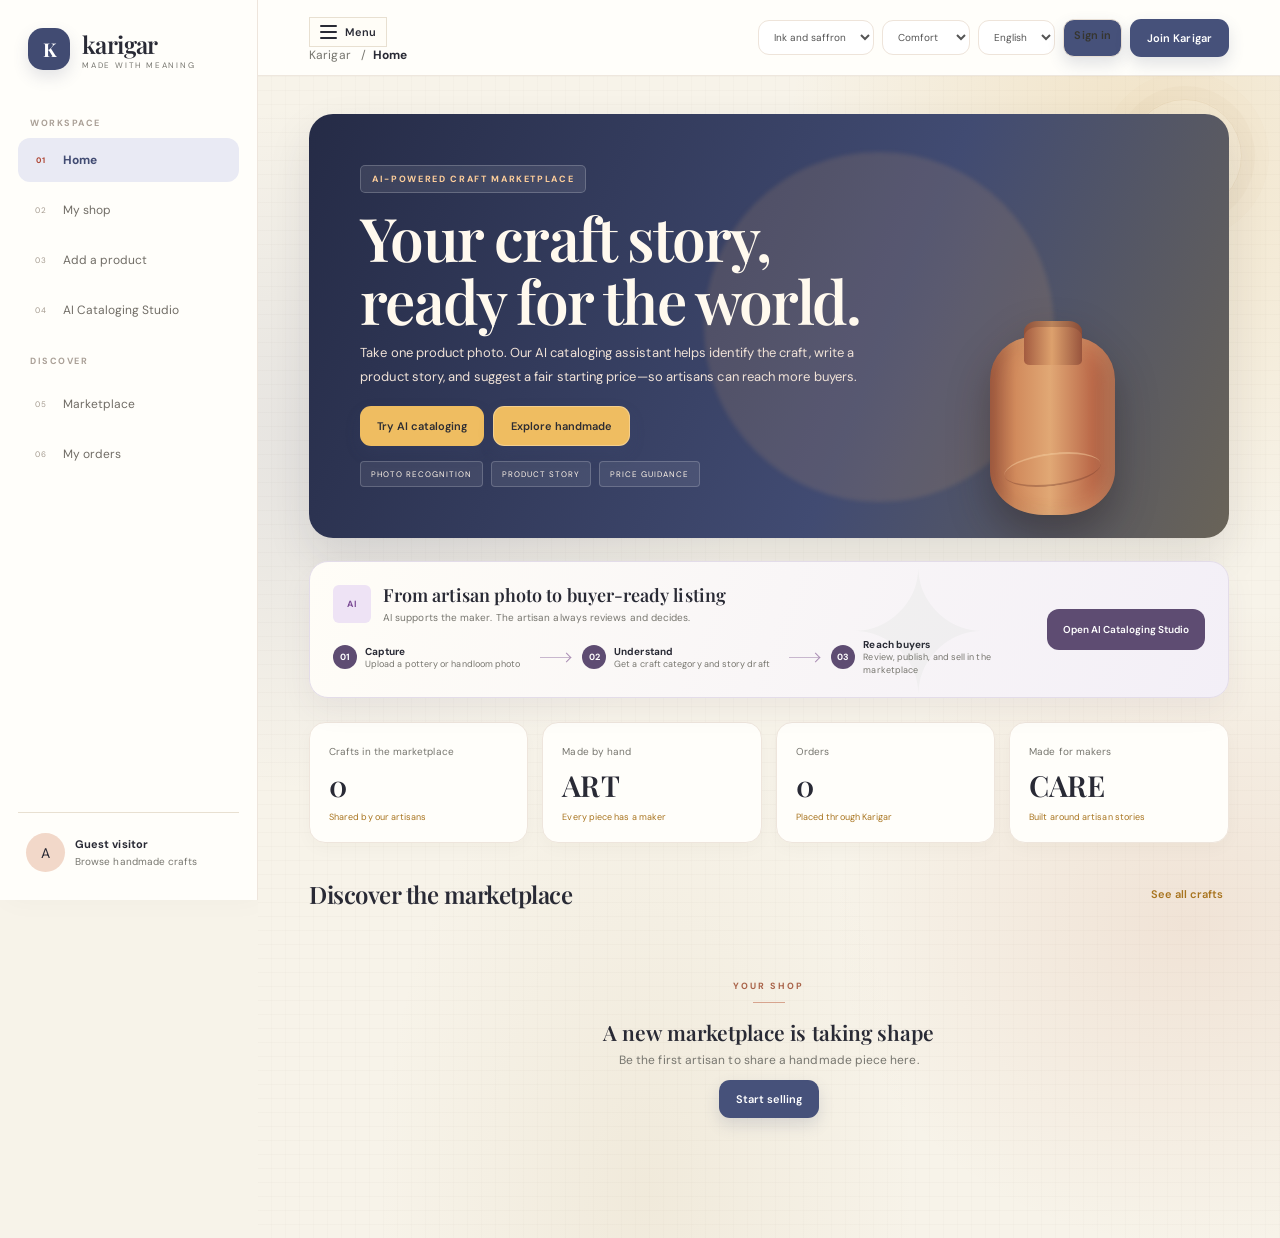
==== index.html @ 84dc7514 "Update index.html" ====
<!doctype html>
<html lang="en">
<head>
<meta charset="utf-8"><meta name="viewport" content="width=device-width,initial-scale=1"><meta name="theme-color" content="#f5f4ee"><meta name="description" content="Discover handmade pottery, handloom, and thoughtful crafts from independent artisans. Share your work or find a piece with a story."><meta property="og:title" content="Karigar — handmade, closer to home"><meta property="og:description" content="Discover handmade crafts and the artisans who make them."><title>Karigar — AI-assisted craft marketplace</title>












<link rel="stylesheet" href="/styles.css?v=artisan-contact-20261003">
</head>
<body><button id="menu-backdrop" class="menu-backdrop" aria-label="Close navigation menu" onclick="closeMenu()"></button><div class="shell"><aside class="side" id="side"><div class="brand"><div class="mark">K</div><div><b>karigar</b><small>made with meaning</small></div></div><div class="section-label">Workspace</div><nav class="nav"><button class="active" data-view="home"><span class="ni">01</span>Home</button><button data-view="dashboard"><span class="ni">02</span>My shop</button><button data-view="add"><span class="ni">03</span>Add a product</button><button data-view="ai"><span class="ni">04</span>AI Cataloging Studio</button><div class="section-label">Discover</div><button data-view="market"><span class="ni">05</span>Marketplace</button><button data-view="orders"><span class="ni">06</span>My orders</button></nav><div class="side-user"><div class="avatar">A</div><div><b id="side-name">Guest visitor</b><small id="side-role">Browse handmade crafts</small></div></div></aside>
<main class="main"><header class="top"><div class="crumbwrap"><button class="mobile menu-toggle" id="menu-toggle" type="button" onclick="toggleMenu()" aria-label="Open navigation menu" aria-expanded="false"><span class="menu-lines" aria-hidden="true"><i></i><i></i><i></i></span><span>Menu</span></button><div class="crumb">Karigar <span style="padding:0 7px">/</span><b id="crumb">Home</b></div></div><div class="top-actions"><select aria-label="Theme" id="theme-select" onchange="setTheme(this.value)"><option value="sage">Ink and saffron</option><option value="clay">Terracotta</option><option value="night">Midnight</option></select><select aria-label="Layout density" id="density-select" onchange="setDensity(this.value)"><option value="comfy">Comfort</option><option value="compact">Compact</option><option value="spacious">Spacious</option></select><select aria-label="Language" id="language-select" onchange="setLanguage(this.value)"><option value="en">English</option><option value="hi">हिन्दी</option><option value="gu">ગુજરાતી</option><option value="te">తెలుగు</option></select><div class="user-actions" id="auth-actions"><a class="btn light small" href="/auth.html?mode=login">Sign in</a><a class="btn" href="/auth.html?mode=signup">Join Karigar</a></div></div></header>
<div class="content">
<section class="view on" id="view-home"><div class="hero"><div class="hero-copy"><div class="ai-eyebrow">AI-POWERED CRAFT MARKETPLACE</div><h1>Your craft story,<br>ready for the world.</h1><p>Take one product photo. Our AI cataloging assistant helps identify the craft, write a product story, and suggest a fair starting price—so artisans can reach more buyers.</p><div class="hero-actions"><button class="btn" onclick="go('ai')">Try AI cataloging</button><button class="btn light" onclick="go('market')">Explore handmade</button></div><div class="hero-proof"><span>PHOTO RECOGNITION</span><span>PRODUCT STORY</span><span>PRICE GUIDANCE</span></div></div><div class="hero-art" aria-hidden="true"><div class="hero-vessel"></div></div></div><div class="ai-flow"><div class="ai-flow-title"><span>AI</span><div><b>From artisan photo to buyer-ready listing</b><small>AI supports the maker. The artisan always reviews and decides.</small></div></div><div class="ai-steps"><div><i>01</i><b>Capture</b><small>Upload a pottery or handloom photo</small></div><span class="ai-arrow"></span><div><i>02</i><b>Understand</b><small>Get a craft category and story draft</small></div><span class="ai-arrow"></span><div><i>03</i><b>Reach buyers</b><small>Review, publish, and sell in the marketplace</small></div></div><button class="ai-flow-cta" onclick="go('ai')">Open AI Cataloging Studio</button></div><div class="stats"><div class="stat"><small>Crafts in the marketplace</small><strong id="stat-products">0</strong><span>Shared by our artisans</span></div><div class="stat"><small>Made by hand</small><strong>ART</strong><span>Every piece has a maker</span></div><div class="stat"><small>Orders</small><strong id="stat-orders">0</strong><span>Placed through Karigar</span></div><div class="stat"><small>Made for makers</small><strong>CARE</strong><span>Built around artisan stories</span></div></div><div class="section-head"><h2>Discover the marketplace</h2><button class="link" onclick="go('market')">See all crafts</button></div><div class="grid" id="home-products"></div><div class="empty" id="home-empty"><div class="em">YOUR SHOP</div><h3>A new marketplace is taking shape</h3><p>Be the first artisan to share a handmade piece here.</p><button class="btn" onclick="beginSelling()">Start selling</button></div></section>
<section class="view" id="view-market"><div class="head"><div><div class="kicker">Made by hand, found with love</div><h1>A marketplace with a story</h1><p class="sub">Browse real listings shared by artisans.</p></div></div><div class="notice">Products published by artisans appear here for every visitor to this website. Open a listing to review its story, price, and available quantity.</div><div class="filterrow"><input class="search" id="market-search" placeholder="Search crafts or makers…" oninput="renderMarket()"><button class="pill active" data-cat="All">Everything</button><button class="pill" data-cat="Pottery">Pottery</button><button class="pill" data-cat="Handloom">Handloom</button><button class="pill" data-cat="Textiles">Textiles</button></div><div class="grid" id="market-products"></div><div class="empty" id="market-empty"><div class="em">MARKET</div><h3>Be the first to share a craft</h3><p>This marketplace is just getting started. An artisan can list the first product.</p><button class="btn" onclick="beginSelling()">List a product</button></div></section>
<section class="view" id="view-dashboard"><div class="head"><div><div class="kicker">Your little shop</div><h1>My shop</h1><p class="sub">Your products and received orders.</p></div><button class="btn" onclick="beginSelling()">Add a product</button></div><div id="dashboard-guest" class="panel"><h3>Your artisan workspace</h3><p class="sub" style="margin:8px 0 15px">Create an artisan account to publish products and manage orders from buyers.</p><button class="btn" onclick="openAuth('signup','artisan')">Create artisan account</button></div><div id="dashboard-user" style="display:none"><div class="panel upi-settings"><div class="kicker">DIRECT UPI PAYMENTS</div><h3>Where should buyers pay you?</h3><p class="sub">Add the UPI ID you use with Google Pay, PhonePe, Paytm, or another UPI app. Buyers pay you directly; check your payment app before confirming an order.</p><div class="upi-settings-row"><div class="field"><label for="seller-upi-id">Your UPI ID</label><input id="seller-upi-id" maxlength="200" placeholder="name@bank"></div><button class="btn" onclick="saveUpiId()">Save UPI ID</button></div><p class="tiny">Your UPI ID appears to buyers during checkout so they can pay you directly.</p></div><div class="panel contact-settings"><div class="kicker">BUYER COMMUNICATION</div><h3>Contact details for buyers</h3><p class="sub">Your artisan name is already shown on listings. Add a contact number or public business address if buyers may contact you.</p><div class="fields contact-fields"><div class="field"><label for="artisan-phone">Mobile number</label><input id="artisan-phone" type="tel" maxlength="40" autocomplete="tel" placeholder="e.g. +91 98765 43210"></div><div class="field full"><label for="artisan-address">Public business / workshop address</label><textarea id="artisan-address" maxlength="500" placeholder="Shop or workshop address, or a public meeting location"></textarea></div></div><label class="share-contact"><input id="share-contact" type="checkbox"> Show these details on my public product listings</label><p class="tiny privacy-note">Contact details stay private unless you turn this on. For your safety, use a shop/workshop address or town instead of your home address.</p><button class="btn small" type="button" onclick="saveContactProfile()">Save contact details</button></div><div class="stats"><div class="stat"><small>Your products</small><strong id="my-product-count">0</strong></div><div class="stat"><small>Available stock</small><strong id="my-stock">0</strong></div><div class="stat"><small>Orders received</small><strong id="my-order-count">0</strong></div><div class="stat"><small>Order value</small><strong id="my-sales">₹0</strong></div></div><div class="section-head"><h2>Your listings</h2><button class="link" onclick="go('add')">Add product</button></div><div class="grid" id="my-products"></div><div class="empty" id="my-products-empty"><div class="em">YOUR SHOP</div><h3>Your shop is ready for its first listing</h3><button class="btn" onclick="go('add')">Add your first product</button></div><div class="section-head"><h2>Orders from buyers</h2></div><div class="panel" id="seller-orders"></div></div></section>
<section class="view" id="view-add"><div class="head"><div><div class="kicker">Made by your hands</div><h1>List a product</h1><p class="sub">Share the details so people can discover your craft.</p></div></div><div id="add-guest" class="panel"><h3>Sign in as an artisan to list products</h3><p class="sub" style="margin:8px 0 15px">Create an artisan account to publish listings that buyers can see.</p><a class="btn" href="/auth.html?mode=signup&role=artisan">Join as an artisan</a></div><div id="add-user" class="form-layout" style="display:none"><div class="form-panel"><div class="fields"><div class="field full">
  <label>Product photo (optional)</label>
  <div class="upload" id="upload">
    <input id="photo" type="file" accept="image/png,image/jpeg,image/webp" style="display:none">

    <button type="button" class="btn" onclick="document.getElementById('photo-camera').click()">📷 Camera</button>
    <button type="button" class="btn" onclick="document.getElementById('photo-gallery').click()">🖼️ Gallery</button>

    <input id="photo-camera" type="file" accept="image/png,image/jpeg,image/webp" capture="environment" style="display:none">
    <input id="photo-gallery" type="file" accept="image/png,image/jpeg,image/webp" style="display:none">

    <div id="upload-copy">
      <div class="photo-glyph">PHOTO</div>
      <b>Take a photo or choose one</b>
      <p class="sub" style="margin-top:5px">JPG, PNG or WebP · up to 5 MB</p>
    </div>
  </div>
</div><div class="field"><label for="pname">Product name</label><input id="pname" maxlength="120" placeholder="e.g. Hand-painted terracotta bowl"></div><div class="field"><label for="category">Craft type</label><select id="category"><option>Pottery</option><option>Handloom</option><option>Textiles</option><option>Home decor</option><option>Other handmade</option></select></div><div class="field"><label for="price">Price (₹)</label><input id="price" type="number" min="1" placeholder="e.g. 850"></div><div class="field"><label for="stock">Pieces available</label><input id="stock" type="number" min="1" value="1"></div><div class="field full"><label for="description">Product story</label><textarea id="description" maxlength="3000" placeholder="Tell buyers about the materials, tradition, and care behind your work…"></textarea></div><div class="field full" style="display:flex;justify-content:flex-end"><button class="btn" onclick="saveProduct()">Publish listing</button></div></div></div><aside><div class="ai-box"><h3>AI cataloging helper</h3><p>Need a first draft? Add a product name and craft type; the helper can suggest sample wording for you to edit.</p><button class="btn small" onclick="draftDescription()">Suggest a description</button><div id="description-result" class="result"></div><div style="margin-top:11px"><button class="pill" onclick="voiceInput()">Record your story</button></div></div></aside></div></section>
<section class="view" id="view-ai"><div class="head"><div><div class="kicker">AI CATALOGING STUDIO</div><h1>One photo. A clearer path to market.</h1><p class="sub">See how an AI assistant can turn an artisan’s product photo into a listing draft.</p></div></div><div class="notice">AI CATALOGING PREVIEW · Add a craft photo to see a sample recognition, product story, and suggested price. The photo scan runs in this browser. Category and price are guided suggestions; artisans review and approve every detail before publishing.</div><div class="form-panel" style="max-width:670px"><div class="fields"><div class="field full"><label>Product photo</label><div class="upload" id="ai-upload"><input id="ai-photo" type="file" accept="image/png,image/jpeg,image/webp" style="display:none">

<button type="button" class="btn" onclick="document.getElementById('ai-camera').click()">📷 Camera</button>
<button type="button" class="btn" onclick="document.getElementById('ai-gallery').click()">🖼️ Gallery</button>

<input id="ai-camera" type="file" accept="image/png,image/jpeg,image/webp" capture="environment" style="display:none">
<input id="ai-gallery" type="file" accept="image/png,image/jpeg,image/webp" style="display:none"><div id="ai-upload-copy"><div class="photo-glyph">PHOTO</div><b>Take a photo or choose one</b><p class="sub" style="margin-top:5px">JPG, PNG or WebP · up to 5 MB</p></div></div><div class="tiny" id="ai-photo-state" style="margin-top:10px">Choose a photo to begin the visual scan.</div></div><div class="field full"><label>Choose a sample craft for the draft</label><select id="ai-kind"><option>Hand-painted terracotta vase</option><option>Ajrakh block-print stole</option><option>Blue pottery serving bowl</option><option>Handwoven cotton table runner</option></select></div><div class="field full"><button class="btn" id="ai-generate-button" onclick="generateCatalog()" disabled>Create sample listing draft</button></div></div><div id="ai-output" class="result"></div></div></section>
<section class="view" id="view-detail"><button class="link" style="padding:0;margin-bottom:17px" onclick="backToMarketplace()">Back to marketplace</button><div class="detail"><div class="detail-photo" id="detail-photo" aria-label="Handmade product preview"><div class="craft-placeholder pottery-art"><span>Handmade pottery</span></div></div><div class="detail-info"><div class="kicker" id="detail-category"></div><h1 id="detail-name"></h1><div class="detail-price" id="detail-price"></div><div class="tiny" id="detail-stock"></div><p class="detail-desc" id="detail-description"></p><div class="maker" id="detail-maker"></div><div class="maker-contact" id="maker-contact" hidden><b>Contact the artisan</b><div id="contact-phone-row" class="contact-line" hidden><a id="contact-phone-link"><span id="contact-phone"></span></a></div><div id="contact-address-row" class="contact-line" hidden><span id="contact-address"></span></div></div><div class="buyrow"><input class="control qty" id="buy-qty" type="number" min="1" value="1" aria-label="Quantity"><button class="btn" id="buy-button" onclick="buyProduct()">Pay with UPI</button><button class="btn light" id="cod-button" onclick="buyWithCashOnDelivery()">Pay on delivery</button></div><p class="tiny" id="payment-note">Choose Google Pay, PhonePe, Paytm, or another UPI app. The artisan confirms receipt after checking their app.</p></div></div></section>
<section class="view" id="view-orders"><div class="head"><div><div class="kicker">A little thank you from every buyer</div><h1>Orders</h1><p class="sub" id="orders-subtitle">Sign in to view your orders.</p></div></div><div id="orders-content" class="panel"><div class="empty"><div class="em">ORDERS</div><h3>Sign in to see orders</h3><a class="btn" href="/auth.html?mode=login">Sign in</a></div></div></section>
</div></main></div><div class="toast" id="toast"></div>
<div class="modal-back" id="upi-modal" onclick="if(event.target===this)finishUpiCheckout()"><div class="modal"><div class="modal-head"><div><div class="kicker">UPI CHECKOUT</div><h2>Pay the artisan</h2><p class="sub">This transfers real money directly to the artisan.</p></div><button class="x" type="button" onclick="finishUpiCheckout()" aria-label="Close checkout">×</button></div><div class="checkout-summary"><span>YOUR ORDER</span><b id="upi-order-summary"></b><strong id="upi-order-total"></strong></div><div class="upi-payment-card"><div class="tiny">PAYING DIRECTLY TO</div><strong class="payee-name" id="upi-payee-name"></strong><div class="upi-vpa-row"><strong class="upi-vpa" id="upi-payee-vpa"></strong><button class="pill" type="button" onclick="copyUpiId()">Copy ID</button></div><div class="tiny">Check the artisan name and amount in your UPI app before approving.</div></div><div class="modal-form"><button class="btn" id="upi-launch" onclick="launchUpiApp()">Open UPI app</button><p class="tiny checkout-help">UPI opens on a phone with a payment app installed. Your order stays pending until the artisan checks their UPI app and confirms receipt.</p><button class="link" type="button" onclick="finishUpiCheckout()">Return to my order</button></div></div></div><div class="modal-back" id="auth-modal" onclick="if(event.target===this)closeAuth()"><div class="modal"><div class="modal-head"><div><div class="kicker">Welcome to Karigar</div><h2 id="auth-title">Join the marketplace</h2><p class="sub" id="auth-sub">A place for handmade work to find its people.</p></div><button class="x" onclick="closeAuth()">×</button></div><form id="auth-form" class="modal-form"><div class="field" id="name-wrap"><label>Your name</label><input id="auth-name" autocomplete="name" required></div><div class="field"><label>Email</label><input id="auth-email" type="email" autocomplete="email" required></div><div class="field"><label>Password (8+ characters)</label><input id="auth-password" type="password" minlength="8" autocomplete="new-password" required></div><div class="field" id="role-wrap"><label>I’m joining as</label><select id="auth-role"><option value="artisan">Artisan — I sell handmade products</option><option value="buyer">Buyer — I shop handmade</option></select></div><div class="field" id="location-wrap"><label>Your town or district (optional)</label><input id="auth-location" placeholder="e.g. Kutch, Gujarat"></div><div class="err" id="auth-error"></div><button class="btn" id="auth-submit">Create account</button><button type="button" class="link" id="auth-switch" data-auth-toggle onclick="toggleAuthMode()">Already have an account? Sign in</button></form></div></div>
<script src="/app.js?v=artisan-contact-20261003" defer></script></body></html>
---- styles.css ----
@import url('https://fonts.googleapis.com/css2?family=DM+Sans:wght@400;500;600;700&family=Playfair+Display:wght@500;600;700&display=swap');
:root{--ink:#252a25;--muted:#767c70;--green:#315b43;--pale:#e8eee5;--cream:#f5f4ee;--paper:#fffefa;--line:#e8e6de;--orange:#bd754b;--shadow:0 16px 46px #27342714}*{box-sizing:border-box}body{margin:0;background:var(--cream);color:var(--ink);font:14px 'DM Sans',sans-serif}button,input,textarea,select{font:inherit}button{cursor:pointer}.shell{min-height:100vh;display:grid;grid-template-columns:235px 1fr}.side{background:var(--paper);border-right:1px solid var(--line);height:100vh;position:sticky;top:0;padding:25px 16px;display:flex;flex-direction:column}.brand{display:flex;align-items:center;gap:10px;padding:0 10px 29px}.mark{display:grid;place-items:center;width:37px;height:37px;color:white;background:var(--green);border-radius:12px;font-size:20px}.brand b{font:600 21px 'Playfair Display',serif}.brand small{display:block;color:var(--muted);font-size:9px;letter-spacing:1.4px;text-transform:uppercase}.section-label{padding:9px 12px;color:#a0a296;letter-spacing:1.3px;font-size:9px;text-transform:uppercase}.nav{display:grid;gap:4px}.nav button{display:flex;align-items:center;gap:12px;border:0;background:none;padding:11px 12px;border-radius:9px;text-align:left;color:#686d63;font-size:12px}.nav button.active,.nav button:hover{color:var(--green);background:var(--pale);font-weight:600}.nav .ni{width:18px;text-align:center;font-size:16px}.side-user{margin-top:auto;border-top:1px solid var(--line);padding:17px 8px 0;display:flex;align-items:center;gap:10px}.avatar{width:35px;height:35px;border-radius:50%;background:#e5d4be;display:grid;place-items:center}.side-user b{font-size:11px;display:block}.side-user small{font-size:10px;color:var(--muted)}.main{min-width:0}.top{height:68px;display:flex;align-items:center;justify-content:space-between;padding:0 40px;border-bottom:1px solid var(--line);background:#faf9f5}.crumb{font-size:11px;color:var(--muted)}.crumb b{color:var(--ink)}.top-actions{display:flex;align-items:center;gap:12px}.top-actions select{background:none;border:1px solid var(--line);border-radius:8px;padding:8px;color:#555}.user-actions{display:flex;gap:8px}.content{max-width:1400px;margin:auto;padding:34px 40px 54px}.view{display:none}.view.on{display:block;animation:fade .2s ease}@keyframes fade{from{opacity:.5;transform:translateY(4px)}to{opacity:1;transform:none}}h1,h2,h3,p{margin-top:0}h1{font:600 34px 'Playfair Display',serif;letter-spacing:-.4px;margin-bottom:7px}h2{font:600 24px 'Playfair Display',serif}h3{font-size:14px;margin-bottom:6px}.sub{color:var(--muted);font-size:12px;margin:0}.kicker{color:var(--orange);font-weight:700;text-transform:uppercase;letter-spacing:1.6px;font-size:9px;margin-bottom:8px}.btn{border:0;background:var(--green);color:#fff;border-radius:8px;padding:11px 15px;font-size:11px;font-weight:600;text-decoration:none;display:inline-block}.btn:hover{background:#244832}.btn.light{background:white;color:var(--ink);border:1px solid var(--line)}.btn.small{padding:8px 10px}.head{display:flex;justify-content:space-between;align-items:flex-end;gap:15px;margin-bottom:24px}.hero{min-height:270px;border-radius:15px;padding:38px 40px;color:white;background:linear-gradient(105deg,#203c31,#3d684c 68%,#6f8660);position:relative;overflow:hidden;display:flex;align-items:center;margin-bottom:18px}.hero:after{content:'✳';position:absolute;right:7%;top:-96px;font-size:390px;color:#ffffff09;line-height:1}.hero-copy{position:relative;z-index:1;max-width:490px}.hero .kicker{color:#eac294}.hero h1{font-size:39px;line-height:1.12;margin-bottom:10px}.hero p{max-width:400px;color:#e3e9df;line-height:1.7;font-size:12px}.hero-art{position:absolute;right:10%;bottom:-25px;font-size:160px;filter:drop-shadow(0 12px 10px #16261e77)}.hero-actions{display:flex;gap:9px;margin-top:18px}.hero .btn{background:#f1e9d9;color:#284334}.hero .btn.light{background:#ffffff15;color:white;border-color:#ffffff44}.stats{display:grid;grid-template-columns:repeat(4,1fr);gap:12px;margin:18px 0 26px}.stat,.panel,.form-panel,.card{background:var(--paper);border:1px solid var(--line);border-radius:11px}.stat{padding:15px 17px}.stat small{color:var(--muted);font-size:10px}.stat strong{display:block;font:600 25px 'Playfair Display',serif;margin:7px 0 2px}.stat span{font-size:9px;color:var(--green)}.section-head{display:flex;justify-content:space-between;align-items:center;margin:27px 0 13px}.section-head h2{font-size:21px;margin:0}.link{border:0;background:none;color:var(--green);font-size:11px;font-weight:600}.grid{display:grid;grid-template-columns:repeat(4,minmax(0,1fr));gap:13px}.card{overflow:hidden;cursor:pointer;transition:.2s}.card:hover{transform:translateY(-3px);box-shadow:var(--shadow)}.photo{height:164px;display:grid;place-items:center;position:relative;background:linear-gradient(140deg,#e8dbc9,#bbc7b4);overflow:hidden}.photo img{width:100%;height:100%;object-fit:cover}.emoji{font-size:75px}.chip{position:absolute;top:9px;left:9px;background:#fffefaed;color:var(--green);border-radius:20px;padding:5px 8px;font-size:9px;font-weight:600}.cardbody{padding:12px}.cardbody h3{font-size:12px;margin:0 0 4px}.byline{font-size:9px;color:var(--muted)}.row{display:flex;justify-content:space-between;align-items:center;margin-top:11px}.price{font-weight:700;font-size:13px}.tiny{font-size:9px;color:var(--muted)}.panel{padding:18px}.panel h3{margin-bottom:13px}.notice{background:#edf2e9;color:#52634f;border-radius:9px;padding:13px;font-size:11px;line-height:1.6;margin-bottom:17px}.filterrow{display:flex;gap:9px;flex-wrap:wrap;margin:16px 0}.search,.control,.field input,.field select,.field textarea{border:1px solid var(--line);background:white;border-radius:8px;padding:10px 12px;outline:none;font-size:11px;color:var(--ink)}.search{min-width:240px}.search:focus,.field input:focus,.field textarea:focus,.field select:focus{border-color:#83a18a;box-shadow:0 0 0 3px #315b4310}.pill{border:1px solid var(--line);background:white;border-radius:20px;padding:8px 12px;color:#65695f;font-size:10px}.pill.active{background:var(--green);border-color:var(--green);color:white}.form-panel{padding:21px}.fields{display:grid;grid-template-columns:1fr 1fr;gap:13px}.field{display:grid;gap:6px}.field.full{grid-column:1/-1}.field label{font-size:10px;font-weight:600;color:#55594f}.field textarea{min-height:100px;resize:vertical;line-height:1.6}.upload{min-height:155px;border:1px dashed #c5c9bd;background:#faf9f5;border-radius:9px;display:grid;place-items:center;text-align:center;position:relative;overflow:hidden;padding:14px}.upload input{position:absolute;inset:0;opacity:0;cursor:pointer}.upload img{max-width:100%;max-height:175px;object-fit:contain}.form-layout{display:grid;grid-template-columns:1fr 280px;gap:16px;align-items:start}.ai-box{border:1px solid #dbe4d6;background:#edf2e9;padding:15px;border-radius:10px}.ai-box h3{color:var(--green)}.ai-box p{font-size:10px;color:#687366;line-height:1.65}.result{display:none;background:white;padding:12px;border-radius:8px;margin-top:12px;font-size:11px;line-height:1.6}.result.show{display:block}.list{display:grid;gap:8px}.list-row{border-bottom:1px solid var(--line);padding:11px 2px;display:flex;justify-content:space-between;gap:8px;align-items:center;font-size:11px}.status{display:inline-block;border-radius:20px;background:#eaf1e6;color:#47714f;padding:5px 8px;font-size:9px}.empty{text-align:center;padding:45px 15px;color:var(--muted);font-size:12px;grid-column:1/-1}.empty .em{font-size:42px;margin-bottom:10px}.empty h3{font:600 21px 'Playfair Display',serif;color:var(--ink)}.detail{display:grid;grid-template-columns:1fr 1fr;gap:30px;align-items:start}.detail-photo{height:390px;border-radius:13px;background:linear-gradient(140deg,#e8dbc9,#bbc7b4);display:grid;place-items:center;overflow:hidden;font-size:145px}.detail-photo img{width:100%;height:100%;object-fit:cover}.detail-info{padding:8px 0}.detail-info h1{font-size:36px}.detail-price{font:600 28px 'Playfair Display',serif;margin:17px 0 5px}.detail-desc{font-size:12px;line-height:1.8;color:var(--muted);margin:17px 0}.maker{padding:12px;background:#f0efe8;border-radius:9px;font-size:11px;margin:16px 0}.buyrow{display:flex;gap:9px;margin:17px 0;align-items:center}.qty{width:70px}.table{width:100%;border-collapse:collapse}.table th{text-align:left;color:var(--muted);font-size:9px;font-weight:500;padding:10px;border-bottom:1px solid var(--line)}.table td{padding:12px 10px;border-bottom:1px solid var(--line);font-size:10px}.toast{position:fixed;bottom:20px;left:50%;transform:translate(-50%,20px);opacity:0;pointer-events:none;transition:.2s;background:#263e30;color:white;border-radius:8px;padding:11px 15px;font-size:11px;z-index:20;box-shadow:var(--shadow)}.toast.show{opacity:1;transform:translate(-50%,0)}.modal-back{position:fixed;inset:0;background:#18241db3;display:none;place-items:center;padding:15px;z-index:30}.modal-back.open,.modal-back:target{display:grid}.modal{width:min(430px,100%);background:var(--paper);border-radius:14px;padding:24px;box-shadow:var(--shadow)}.modal h2{font-size:25px;margin-bottom:5px}.modal-head{display:flex;justify-content:space-between;align-items:flex-start}.x{border:0;background:none;font-size:20px;color:var(--muted)}.modal-form{display:grid;gap:11px;margin-top:17px}.err{color:#a54538;min-height:16px;font-size:10px}.mobile{display:none}
@media(max-width:1000px){.shell{grid-template-columns:205px 1fr}.content{padding:27px}.grid{grid-template-columns:repeat(3,1fr)}.hero-art{right:3%;font-size:135px}}@media(max-width:720px){.shell{display:block}.side{position:fixed;left:-250px;width:235px;z-index:15;transition:left .2s;box-shadow:var(--shadow)}.side.open{left:0}.mobile{display:inline-block;border:0;background:none;font-size:20px;margin-right:9px}.top{height:58px;padding:0 14px}.crumbwrap{display:flex;align-items:center}.content{padding:22px 14px 38px}.hero{padding:26px 22px;min-height:235px}.hero h1{font-size:32px}.hero-art{right:-7px;bottom:-15px;font-size:105px;opacity:.5}.grid{grid-template-columns:repeat(2,minmax(0,1fr));gap:9px}.photo{height:135px}.stats{grid-template-columns:repeat(2,1fr);gap:8px}.stat{padding:12px}.form-layout,.detail{grid-template-columns:1fr}.detail-photo{height:270px}.fields{gap:10px}.head{align-items:flex-start}.head h1{font-size:29px}.search{min-width:120px;width:100%}.filterrow{align-items:center}.table th:nth-child(3),.table td:nth-child(3){display:none}.top-actions select{max-width:100px;padding:7px;font-size:10px}}



html{scroll-behavior:smooth}
@keyframes rise-in{from{opacity:0;transform:translateY(12px)}to{opacity:1;transform:translateY(0)}}
@keyframes float-pot{0%,100%{transform:translateY(0) rotate(-5deg)}50%{transform:translateY(-11px) rotate(-2deg)}}
@keyframes soft-glow{0%,100%{opacity:.45;transform:scale(.98)}50%{opacity:.85;transform:scale(1.04)}}
@keyframes modal-in{from{opacity:0;transform:translateY(10px) scale(.985)}to{opacity:1;transform:translateY(0) scale(1)}}
.view.on{animation:rise-in .38s cubic-bezier(.2,.7,.2,1) both}
.hero{isolation:isolate}.hero:after{animation:soft-glow 8s ease-in-out infinite}
.hero-copy>*{animation:rise-in .55s both}.hero-copy>*:nth-child(2){animation-delay:.06s}.hero-copy>*:nth-child(3){animation-delay:.12s}.hero-copy>*:nth-child(4){animation-delay:.18s}
.hero-art{animation:float-pot 5s ease-in-out infinite;transform-origin:50% 90%}
.card{transition:transform .24s cubic-bezier(.2,.7,.2,1),box-shadow .24s,border-color .24s;animation:rise-in .42s both}.card:nth-child(2){animation-delay:.04s}.card:nth-child(3){animation-delay:.08s}.card:nth-child(4){animation-delay:.12s}.card:nth-child(5){animation-delay:.16s}.card:hover{transform:translateY(-5px);box-shadow:0 18px 38px #26392c1a;border-color:#d3dace}.photo img{transition:transform .45s cubic-bezier(.2,.7,.2,1)}.card:hover .photo img{transform:scale(1.045)}
.btn,.pill,.nav button,.link,.top-actions select{transition:background-color .18s,color .18s,border-color .18s,transform .18s,box-shadow .18s}.btn:hover{transform:translateY(-1px);box-shadow:0 6px 14px #315b4326}.btn:active{transform:translateY(0) scale(.98)}.pill:hover{transform:translateY(-1px)}.nav button:hover{transform:translateX(2px)}
.stat{transition:transform .22s,box-shadow .22s}.stat:hover{transform:translateY(-3px);box-shadow:0 10px 24px #2734270d}
.modal-back.open{animation:soft-glow .2s ease-out}.modal-back.open .modal{animation:modal-in .24s cubic-bezier(.2,.7,.2,1) both}
.toast{transition:opacity .24s,transform .24s cubic-bezier(.2,.7,.2,1)}
@media(prefers-reduced-motion:reduce){html{scroll-behavior:auto}*,*::before,*::after{animation-duration:.01ms!important;animation-iteration-count:1!important;scroll-behavior:auto!important;transition-duration:.01ms!important}}
@keyframes float-pot{0%,100%{transform:translateY(2px) rotate(-7deg)}38%{transform:translateY(-19px) rotate(-2deg)}62%{transform:translateY(-13px) rotate(1deg)}78%{transform:translateY(-4px) rotate(-4deg)}}
@keyframes spring-arrive{0%{opacity:0;transform:translateY(24px) scale(.97)}65%{opacity:1;transform:translateY(-4px) scale(1.006)}82%{transform:translateY(2px) scale(.998)}100%{opacity:1;transform:translateY(0) scale(1)}}
@keyframes bob{0%,100%{transform:translateY(0)}50%{transform:translateY(-6px)}}
.hero-art{animation:float-pot 3.6s cubic-bezier(.45,0,.55,1) infinite}
.view.on{animation:spring-arrive .62s cubic-bezier(.2,.8,.2,1) both}
.card{animation:spring-arrive .62s cubic-bezier(.2,.8,.2,1)}
.card:nth-child(1){animation-delay:.04s}.card:nth-child(2){animation-delay:.12s}.card:nth-child(3){animation-delay:.2s}.card:nth-child(4){animation-delay:.28s}.card:nth-child(5){animation-delay:.36s}.card:nth-child(6){animation-delay:.44s}.card:nth-child(7){animation-delay:.52s}.card:nth-child(8){animation-delay:.6s}
.stat{animation:spring-arrive .58s cubic-bezier(.2,.8,.2,1)}.stat:nth-child(2){animation-delay:.08s}.stat:nth-child(3){animation-delay:.16s}.stat:nth-child(4){animation-delay:.24s}
.card:hover{transform:translateY(-8px) scale(1.012)}.hero .btn:hover{transform:translateY(-3px)}.mark{animation:bob 3s ease-in-out infinite}



:root{--ink:#27362e;--muted:#747b70;--green:#356449;--pale:#e9f0e8;--cream:#f5f1e8;--paper:#fffdf8;--line:#e8e1d6;--orange:#b96f49;--shadow:0 17px 45px #27372c16}
body{background:radial-gradient(ellipse at 88% 0%,#eee8d8 0,transparent 28%),var(--cream)}
.side{background:linear-gradient(180deg,#fffefa 0%,#faf8f1 100%)}
.brand .mark{background:linear-gradient(145deg,#3f7655,#294d39);box-shadow:0 5px 14px #315b4330}
.top{background:#fffdf8e8;backdrop-filter:blur(12px)}
.hero{background:linear-gradient(112deg,#244533 0%,#3d684a 62%,#8b7455 120%);box-shadow:0 16px 35px #34523a20}
.hero:after{color:#f6d9a414}
.hero:before{content:"";position:absolute;z-index:0;width:280px;height:280px;border-radius:50%;right:20%;top:30%;background:#d9935c1c;filter:blur(2px)}
.btn{background:linear-gradient(135deg,#3d7652,#2e5b41);box-shadow:0 5px 12px #315b4317}
.btn:hover{background:linear-gradient(135deg,#47835d,#315f45)}
.btn.light{box-shadow:none}
.stat,.panel,.form-panel,.card{border-color:#e7e0d5;box-shadow:0 3px 12px #33271705}
.card:hover{box-shadow:0 18px 38px #26392c20;border-color:#d2daca}
.photo{background:linear-gradient(140deg,#f1e2ce,#c7d2bd)}
.chip{color:#365f45;background:#fffdf2ed}
.kicker{color:#a75f3d}
.hero .kicker{color:#edc394}
.notice{background:#edf2e9;border:1px solid #dfe8da}
.pill.active{background:linear-gradient(135deg,#3d7652,#2e5b41)}
.field input:focus,.field textarea:focus,.field select:focus,.search:focus{border-color:#88a98e;box-shadow:0 0 0 3px #47795316}
.modal{border:1px solid #eee5d7}



body[data-theme="clay"]{--ink:#3b302b;--muted:#82756e;--green:#9a553a;--pale:#f3e5db;--cream:#f7efe7;--paper:#fffaf5;--line:#eadbd0;--orange:#a95534;--shadow:0 17px 45px #4a241516;background:radial-gradient(ellipse at 90% 0%,#f0d9c5 0,transparent 30%),var(--cream)}
body[data-theme="clay"] .brand .mark,body[data-theme="clay"] .btn,body[data-theme="clay"] .pill.active{background:linear-gradient(135deg,#b46a48,#87442f)}body[data-theme="clay"] .btn:hover{background:linear-gradient(135deg,#c27b57,#98513a)}body[data-theme="clay"] .hero{background:linear-gradient(112deg,#693e31 0%,#9a6048 63%,#bd9563 120%)}body[data-theme="clay"] .hero:before{background:#f2bb8126}body[data-theme="clay"] .photo{background:linear-gradient(140deg,#f1dfd0,#d7b39c)}body[data-theme="clay"] .notice{background:#f7ebe2;border-color:#ead6c8;color:#765345}body[data-theme="clay"] .ai-box{background:#f5e9df;border-color:#ead6c8}body[data-theme="clay"] .ai-box h3{color:#8a4b34}
body[data-theme="night"]{--ink:#e9eee7;--muted:#a8b3a8;--green:#8ac49a;--pale:#293e31;--cream:#151d18;--paper:#202b24;--line:#38463c;--orange:#e6a17c;--shadow:0 17px 45px #0005;background:radial-gradient(ellipse at 88% 0%,#2d4133 0,transparent 30%),var(--cream);color:var(--ink)}body[data-theme="night"] .side,body[data-theme="night"] .top{background:#1c2720}body[data-theme="night"] .nav button{color:#b7c1b7}body[data-theme="night"] .section-label{color:#9ba89b}body[data-theme="night"] .field label{color:#d4ded2}body[data-theme="night"] .brand .mark,body[data-theme="night"] .btn,body[data-theme="night"] .pill.active{background:linear-gradient(135deg,#4f8b61,#356449);color:#fff}body[data-theme="night"] .hero{background:linear-gradient(112deg,#192f25 0%,#294a35 65%,#485b40 120%)}body[data-theme="night"] .photo{background:linear-gradient(140deg,#4a493e,#344539)}body[data-theme="night"] .notice{background:#27372c;border-color:#394b3d;color:#c2d0c0}body[data-theme="night"] .ai-box{background:#26362b;border-color:#3c5141}body[data-theme="night"] .ai-box h3{color:#a2d1a4}body[data-theme="night"] .field input,body[data-theme="night"] .field select,body[data-theme="night"] .field textarea,body[data-theme="night"] .search,body[data-theme="night"] .control,body[data-theme="night"] .pill,body[data-theme="night"] .top-actions select{background:#18231c;color:var(--ink);border-color:var(--line)}body[data-theme="night"] .btn.light{background:#26352b;color:var(--ink);border-color:#415446}body[data-theme="night"] .modal{background:#202b24;border-color:#3b4a3e}body[data-theme="night"] .modal .link,body[data-theme="night"] .link{color:#a4d1a8}body[data-theme="night"] .maker{background:#2a372e}



/* AI-first visual story */
.ai-eyebrow{display:inline-flex;align-items:center;gap:8px;border:1px solid #ffffff45;background:#ffffff16;padding:7px 11px;border-radius:30px;color:#f4d5a8;font-size:9px;font-weight:700;letter-spacing:1.45px;margin-bottom:13px;backdrop-filter:blur(8px)}.ai-eyebrow .spark{font-size:15px;color:#ffd38d;animation:soft-glow 2s infinite}.hero h1{font-size:clamp(36px,4vw,52px);max-width:560px;line-height:1.04;letter-spacing:-1.1px}.hero-copy{max-width:600px}.hero p{font-size:13px;max-width:480px}.hero-proof{display:flex;gap:8px;flex-wrap:wrap;margin-top:15px}.hero-proof span{font-size:9px;padding:7px 10px;border-radius:20px;background:#ffffff17;color:#f4f2e8;border:1px solid #ffffff24}.hero-art{right:9%;font-size:180px;filter:drop-shadow(0 15px 15px #14251f66)}.ai-flow{position:relative;display:grid;grid-template-columns:1fr auto;gap:14px 20px;align-items:center;margin:20px 0 24px;padding:18px 20px;border:1px solid #d9e4d7;border-radius:15px;background:linear-gradient(115deg,#fffefa,#eef4ea);box-shadow:0 10px 28px #2734270b;overflow:hidden}.ai-flow:before{content:'✦';position:absolute;right:26%;top:-38px;font-size:170px;color:#4e80580a}.ai-flow-title{display:flex;align-items:center;gap:12px}.ai-flow-title>span{display:grid;place-items:center;width:38px;height:38px;border-radius:12px;background:#e3efe2;color:#3c754c;font-size:21px}.ai-flow-title b{font:600 17px 'Playfair Display',serif;display:block}.ai-flow-title small{display:block;color:var(--muted);font-size:10px;margin-top:4px}.ai-steps{grid-column:1;display:flex;align-items:center;gap:12px}.ai-steps>div{display:grid;grid-template-columns:25px 1fr;column-gap:7px;align-items:center;flex:1}.ai-steps i{grid-row:span 2;display:grid;place-items:center;width:24px;height:24px;border-radius:50%;font-style:normal;font-size:9px;font-weight:700;color:#fff;background:#3d7652}.ai-steps b{font-size:10px}.ai-steps small{font-size:9px;color:var(--muted);line-height:1.4}.ai-arrow{color:#9dad9a}.ai-flow-cta{grid-column:2;grid-row:1/3;z-index:1;border:0;border-radius:10px;background:#263f31;color:#fff;padding:12px 14px;font-size:10px;font-weight:600}.ai-flow-cta span{margin-left:9px;color:#c9e4c8}.ai-flow-cta:hover{background:#3d7652;transform:translateY(-2px)}.ai-box{border-color:#d4e3d2;background:linear-gradient(145deg,#eff5ec,#e5efe4)}.ai-box h3:before{content:'AI · ';color:#b06b45}.notice{border-left:3px solid #be8155}.view#view-ai .form-panel{position:relative;overflow:hidden}.view#view-ai .form-panel:before{content:'✦ AI';position:absolute;right:17px;top:16px;color:#63836a;background:#e9f2e8;border-radius:20px;padding:7px 10px;font-size:9px;font-weight:700;letter-spacing:1px}
@media(max-width:720px){.hero{padding:24px 18px 28px}.hero h1{font-size:36px}.hero-art{right:-9px;bottom:-9px;font-size:96px;opacity:.32}.hero-copy{max-width:100%}.hero-proof{max-width:75%}.ai-flow{grid-template-columns:1fr;padding:15px}.ai-flow-title b{font-size:15px}.ai-steps{grid-column:1;display:grid;gap:11px}.ai-steps>div{grid-template-columns:25px 1fr}.ai-arrow{display:none}.ai-flow-cta{grid-column:1;grid-row:auto;width:100%}}
@media(prefers-reduced-motion:reduce){.ai-eyebrow .spark{animation:none}}



/* Karigar UI refresh: artisan editorial meets an AI craft studio */
:root{--ink:#24251f;--muted:#77766e;--green:#b94735;--pale:#f8e9e2;--cream:#faf7f2;--paper:#fffefa;--line:#ece5db;--orange:#b94735;--shadow:0 16px 42px #4a342212}
body{background:#faf7f2;color:var(--ink);font-family:'DM Sans',Arial,sans-serif;letter-spacing:.005em}
.shell{grid-template-columns:258px minmax(0,1fr);max-width:1680px;margin:0 auto;background:var(--cream)}
.side{padding:28px 18px;background:#fffefa;border-right:1px solid #eee5dc;box-shadow:5px 0 28px #45301a08}
.brand{padding:0 10px 30px;gap:12px}.brand .mark{width:42px;height:42px;border-radius:15px;background:#c34f39;box-shadow:0 8px 18px #b9473533;font-size:23px}.brand b{font-size:24px;letter-spacing:-.6px}.brand small{letter-spacing:1.8px;font-size:8px}
.section-label{margin-top:8px;padding:9px 12px;color:#aaa097;font-size:9px;font-weight:700;letter-spacing:1.5px}
.nav{gap:6px}.nav button{min-height:44px;padding:11px 13px;border-radius:12px;color:#716d66;font-size:12px;transition:.2s}.nav button.active,.nav button:hover{background:#f8e9e2;color:#a83f30;font-weight:700}.nav .ni{font-size:17px;width:20px}
.side-user{padding-top:20px}.avatar{background:#f2d8c9;width:39px;height:39px}.main{min-height:100vh}.top{height:76px;padding:0 clamp(20px,4vw,58px);background:#fffefa;border-bottom:1px solid #eee7de;position:sticky;top:0;z-index:10}.crumb{font-size:12px}.top-actions{gap:8px}.top-actions select{font-size:10px;background:#fff;border:1px solid #eee4da;border-radius:11px;padding:9px 11px}.content{max-width:1360px;padding:clamp(22px,3vw,42px) clamp(18px,4vw,58px) 64px}
h1,h2,h3{color:var(--ink)}h1{font-size:clamp(30px,3.3vw,43px);letter-spacing:-1px;line-height:1.1}h2{font-size:25px;letter-spacing:-.5px}.kicker{color:#bd503b;font-size:9px;letter-spacing:1.8px}.btn{background:#b94735;border-radius:11px;padding:12px 17px;font-size:11px;box-shadow:0 7px 16px #b9473528}.btn:hover{background:#963c2d}.btn.light{background:#fffefa;color:#36352f;border-color:#e7ded4}.link{color:#ae4634}
.hero{min-height:340px;margin-bottom:23px;padding:clamp(27px,4vw,52px);border-radius:24px;background:linear-gradient(115deg,#332d28 0%,#573d32 49%,#a85740 100%);box-shadow:0 20px 45px #572f251e}.hero h1{max-width:620px;font-size:clamp(37px,4.7vw,61px);color:#fff9ee;letter-spacing:-1.8px}.hero p{max-width:510px;color:#f0e2d7;font-size:13px;line-height:1.8}.hero .kicker{color:#f1bc8a}.ai-eyebrow{background:#ffffff18;border-color:#ffffff33;color:#ffcf9b}.hero-art{right:7%;bottom:-10px;font-size:clamp(135px,16vw,220px);filter:drop-shadow(0 18px 20px #1b100b77)}.hero:before{width:350px;height:350px;right:19%;top:9%;background:#f4b76e20}.hero:after{color:#ffe4c00b}.hero .btn{background:#f3b874;color:#382c22;box-shadow:none}.hero .btn:hover{background:#ffd19c}.hero .btn.light{background:#ffffff14;color:white;border-color:#ffffff45}.hero-proof span{background:#ffffff14;border-color:#ffffff30;color:#fff5e9}
.ai-flow{padding:21px 23px;border-radius:19px;border-color:#e6dbf0;background:linear-gradient(110deg,#fffdfb,#f7f0fb);box-shadow:0 12px 30px #563d6510}.ai-flow-title>span{background:#eee3f5;color:#7b4b95;border-radius:13px}.ai-flow-title b{font-size:18px}.ai-steps i{background:#81549a}.ai-flow-cta{border-radius:12px;background:#70448a;padding:14px 16px}.ai-flow-cta:hover{background:#58346e}.ai-flow-cta span{color:#edcfaa}
.stats{gap:14px;margin:22px 0 35px}.stat{padding:18px 19px;border-radius:16px;border:1px solid #eee5dc;background:#fffefa;box-shadow:0 5px 17px #49321b08}.stat small{font-size:10px}.stat strong{font-size:29px}.stat span{color:#b34e3b}.section-head{margin:34px 0 15px}.section-head h2{font-size:24px}.grid{gap:16px}.card{border-radius:16px;border:1px solid #ece5db;background:#fffefa;box-shadow:0 5px 17px #49321b09}.photo{height:195px;background:linear-gradient(145deg,#f3e6d7,#c4d0c1)}.emoji{font-size:88px;filter:drop-shadow(0 10px 8px #5e463422)}.chip{border-radius:30px;background:#fffefa;color:#984331;padding:6px 10px}.cardbody{padding:15px}.cardbody h3{font-size:14px}.byline{font-size:10px}.row{margin-top:13px}.price{font-size:15px;color:#a13f30}
.panel,.form-panel{border-radius:17px;border-color:#ece4da;background:#fffefa;box-shadow:0 7px 22px #49321b08;padding:23px}.notice{padding:15px 17px;border-radius:12px;background:#f6eee6;border-left:3px solid #bd6847;color:#745c4e;font-size:11px}.filterrow{margin:19px 0 22px}.search,.control,.field input,.field select,.field textarea{border:1px solid #e8dfd5;border-radius:11px;background:#fffdfa;padding:12px 14px;font-size:11px}.pill{border-radius:12px;background:#fffefa;padding:10px 14px}.pill.active{background:#b94735;border-color:#b94735}.form-layout{grid-template-columns:minmax(0,1fr) 310px;gap:20px}.fields{gap:17px}.field{gap:8px}.field label{font-size:10px;color:#5b5750}.field textarea{min-height:130px}.upload{min-height:185px;border-radius:14px;border-color:#d7cfc5;background:#fbf8f3}.ai-box{border-radius:16px;background:linear-gradient(145deg,#f4edf8,#f9f4fb);border:1px solid #e6d9ed;padding:20px}.ai-box h3,.ai-box h3:before{color:#70448a}.ai-box p{font-size:11px;line-height:1.8}.result{border:1px solid #eee5dc;border-radius:12px;padding:15px;line-height:1.75}
.detail{gap:clamp(22px,4vw,54px)}.detail-photo{height:clamp(300px,36vw,500px);border-radius:22px;background:linear-gradient(145deg,#f3e6d7,#c4d0c1)}.detail-info{padding:14px 0}.detail-price{color:#a13f30;font-size:34px}.maker{background:#f6efe7;border-radius:13px;padding:15px}.buyrow .btn{flex:1}.list-row{padding:15px 5px;font-size:12px}.status{background:#eaf1e6;color:#47714f}.empty{padding:55px 20px}.empty .em{font-size:50px}
.modal-back{background:#211914aa;backdrop-filter:blur(5px)}.modal{border-radius:21px;padding:29px;border:1px solid #eee5dc}.modal h2{font-size:29px}.modal-form{gap:13px}.x{width:34px;height:34px;border-radius:50%;background:#f5f0e9}.toast{background:#302923;border-radius:12px;padding:13px 18px}
body[data-density="compact"] .content{padding-top:20px}body[data-density="compact"] .hero{min-height:285px;padding:30px 36px}body[data-density="compact"] .photo{height:150px}body[data-density="compact"] .cardbody{padding:10px}body[data-density="compact"] .grid{gap:10px}body[data-density="compact"] .stats{margin:15px 0 23px}body[data-density="compact"] .panel,body[data-density="compact"] .form-panel{padding:16px}body[data-density="spacious"] .content{padding-top:52px;padding-bottom:85px}body[data-density="spacious"] .hero{min-height:390px}body[data-density="spacious"] .photo{height:225px}body[data-density="spacious"] .cardbody{padding:18px}body[data-density="spacious"] .grid{gap:21px}body[data-density="spacious"] .panel,body[data-density="spacious"] .form-panel{padding:30px}
body[data-theme="clay"]{--green:#af593b;--pale:#f6e6dc;--orange:#b65939;--cream:#faf4ee;--paper:#fffaf5}body[data-theme="clay"] .hero{background:linear-gradient(115deg,#482b25,#80432f 55%,#c16a44)}body[data-theme="clay"] .ai-flow{background:linear-gradient(110deg,#fffaf5,#f8e8dc);border-color:#eed6c8}body[data-theme="clay"] .ai-steps i{background:#ac573a}body[data-theme="clay"] .ai-flow-cta{background:#98452f}body[data-theme="clay"] .ai-box{background:#f8eae1;border-color:#eed6c8}body[data-theme="clay"] .ai-box h3,body[data-theme="clay"] .ai-box h3:before{color:#93452f}
body[data-theme="night"]{--ink:#f2ede5;--muted:#b5aa9c;--green:#e4a173;--pale:#3b2f2b;--cream:#1d1c1a;--paper:#282522;--line:#45403a;background:#1d1c1a;color:var(--ink)}body[data-theme="night"] .side,body[data-theme="night"] .top{background:#252320;border-color:#403b36}body[data-theme="night"] .hero{background:linear-gradient(115deg,#211e1c,#382b27 52%,#704331)}body[data-theme="night"] .hero h1,body[data-theme="night"] h1,body[data-theme="night"] h2,body[data-theme="night"] h3{color:#f5eee4}body[data-theme="night"] .ai-flow{background:linear-gradient(110deg,#2b2729,#302833);border-color:#49404b}body[data-theme="night"] .ai-flow-title>span{background:#453749;color:#e2b6ee}body[data-theme="night"] .ai-steps i,body[data-theme="night"] .ai-flow-cta{background:#80528c}body[data-theme="night"] .stat,body[data-theme="night"] .panel,body[data-theme="night"] .form-panel,body[data-theme="night"] .card,body[data-theme="night"] .modal{background:#282522;border-color:#45403a;color:#f2ede5}body[data-theme="night"] .ai-box{background:#302833;border-color:#49404b}body[data-theme="night"] .ai-box h3,body[data-theme="night"] .ai-box h3:before{color:#e2b6ee}body[data-theme="night"] .notice,body[data-theme="night"] .maker{background:#34302c;border-color:#4a423a;color:#d3c7b9}body[data-theme="night"] .field input,body[data-theme="night"] .field select,body[data-theme="night"] .field textarea,body[data-theme="night"] .search,body[data-theme="night"] .control,body[data-theme="night"] .pill,body[data-theme="night"] .top-actions select{background:#211f1d;color:#f2ede5;border-color:#514940}body[data-theme="night"] .btn.light{background:#302d29;color:#f2ede5;border-color:#514940}body[data-theme="night"] .nav button{color:#c5bbae}body[data-theme="night"] .nav button.active{background:#3b2f2b;color:#f1ad89}body[data-theme="night"] .brand .mark{background:#a44935}body[data-theme="night"] .photo,body[data-theme="night"] .detail-photo{background:linear-gradient(145deg,#4a3d34,#344439)}
@media(max-width:1000px){.shell{grid-template-columns:220px minmax(0,1fr)}.content{padding-left:27px;padding-right:27px}.grid{grid-template-columns:repeat(2,minmax(0,1fr))}.form-layout{grid-template-columns:1fr 260px}}
@media(max-width:720px){.shell{display:block}.side{left:-270px;width:258px}.top{padding:0 12px;height:64px}.top-actions{gap:5px}.top-actions select{max-width:82px;padding:8px 6px;font-size:9px}.user-actions{gap:4px}.user-actions .btn{padding:8px 9px;font-size:9px}.content{padding:19px 13px 40px}.hero{min-height:340px;padding:25px 20px;border-radius:19px;align-items:flex-start}.hero h1{font-size:38px;max-width:90%}.hero p{max-width:84%;font-size:12px}.hero-art{font-size:113px;right:-4px;bottom:-15px;opacity:.42}.hero-proof{max-width:80%;gap:5px}.hero-proof span{font-size:8px;padding:6px 7px}.ai-flow{padding:15px;gap:13px}.ai-flow-title b{font-size:15px}.ai-steps{display:grid;gap:12px}.ai-steps>div{grid-template-columns:26px 1fr}.ai-arrow{display:none}.ai-flow-cta{grid-column:1;grid-row:auto;width:100%}.stats{gap:8px}.stat{padding:13px}.stat strong{font-size:24px}.grid{gap:9px}.photo{height:133px}.cardbody{padding:10px}.form-layout,.detail{grid-template-columns:1fr}.detail-photo{height:270px}.panel,.form-panel{padding:16px}.fields{gap:11px}.head{align-items:flex-start}.head h1{font-size:30px}.filterrow{gap:7px}.search{min-width:100%;}.modal{padding:21px}.mobile{border-radius:8px;color:#a44736}.side.open{left:0}}
@media(max-width:390px){.top-actions select#density-select{display:none}.user-actions .btn{padding:7px;font-size:8px}.hero h1{font-size:34px}.hero-proof{max-width:100%}.grid{grid-template-columns:1fr 1fr}}



/* Handmade editorial art replaces stock-style emoji decoration */
.brand .mark{font:700 19px 'Playfair Display',serif;letter-spacing:-1px}.nav .ni{font-size:8px;letter-spacing:.6px;font-variant-numeric:tabular-nums;color:#a59b90}.nav button.active .ni{color:#ae4634}
.ai-eyebrow{border-radius:5px;letter-spacing:1.65px}#ai-generate-button:disabled{opacity:.48;cursor:not-allowed;filter:grayscale(.35)}.scan-summary{display:flex;justify-content:space-between;gap:10px;padding:9px 0;border-bottom:1px solid var(--line);font-size:10px}.scan-summary span{color:var(--muted);text-align:right}.ai-flow-title>span{font:700 9px 'DM Sans',sans-serif;letter-spacing:.5px;border-radius:6px}
.hero:after{content:none!important}.hero-art{width:205px;height:255px;right:8%;bottom:-15px;display:grid;place-items:center;filter:drop-shadow(0 20px 20px #1b100b55)}.hero-vessel{position:relative;width:125px;height:178px;border-radius:34% 34% 43% 43% / 24% 24% 25% 25%;background:linear-gradient(90deg,#a35b40,#d18a5c 20%,#e1a875 48%,#ba6949 82%,#95513c);box-shadow:inset 10px 0 18px #552d241c,inset -10px 0 16px #f4c38b50}.hero-vessel:before{content:"";position:absolute;left:34px;top:-16px;width:58px;height:44px;border-radius:24% 24% 10% 10%;background:linear-gradient(90deg,#a35b40,#dda16d 48%,#98543d);box-shadow:inset 0 6px 0 #60372944}.hero-vessel:after{content:"";position:absolute;left:14px;right:14px;bottom:29px;height:29px;border-top:2px solid #f4d0a17a;border-bottom:2px solid #713a2c5c;border-radius:50%;transform:rotate(-7deg)}
.craft-placeholder{position:absolute;inset:0;display:grid;place-items:center;overflow:hidden;background:linear-gradient(145deg,#f4e9dc,#e8e2d5)}.craft-placeholder>span{position:absolute;bottom:12px;left:13px;color:#76685d;font-size:8px;letter-spacing:1.3px;text-transform:uppercase}.pottery-art:before{content:"";width:84px;height:102px;border-radius:35% 35% 43% 43% / 22% 22% 24% 24%;background:linear-gradient(90deg,#aa6448,#d9996b 28%,#e5b27c 55%,#b86b4d);box-shadow:inset -8px 0 12px #743d2c26;transform:translateY(-4px)}.pottery-art:after{content:"";position:absolute;left:calc(50% - 24px);top:calc(50% - 59px);width:48px;height:22px;border-radius:5px 5px 2px 2px;background:linear-gradient(90deg,#a35e43,#e3a773 50%,#a35e43);box-shadow:0 62px 0 -6px #9b563c}
.woven-art{background:repeating-linear-gradient(0deg,#d6c2a5 0 5px,#e8d9c2 5px 10px),repeating-linear-gradient(90deg,#8c775f22 0 4px,transparent 4px 11px)}.woven-art:before{content:"";position:absolute;inset:25% 19%;border:1px solid #997d5b66;background:repeating-linear-gradient(90deg,#af9471 0 3px,#d5c09d 3px 7px);transform:rotate(-4deg);box-shadow:0 12px 22px #4d39251b}.woven-art:after{content:"";position:absolute;inset:32% 25%;border-top:1px solid #7f694e66;border-bottom:1px solid #7f694e66;transform:rotate(-4deg)}
.photo-glyph{font-size:9px;font-weight:700;letter-spacing:2px;color:#9a6f56;border:1px solid #cebba9;padding:11px 13px;margin-bottom:8px;border-radius:2px}.empty .em{font:700 9px 'DM Sans',sans-serif;letter-spacing:2px;color:#a96349;margin-bottom:15px}.empty .em:after{content:"";display:block;width:32px;height:1px;background:#d7a48e;margin:10px auto 0}
.ai-arrow{display:block;flex:0 0 30px;height:1px;background:#c8b7ce;position:relative}.ai-arrow:after{content:"";position:absolute;right:0;top:-3px;width:6px;height:6px;border-top:1px solid #aa8eb4;border-right:1px solid #aa8eb4;transform:rotate(45deg)}.hero-proof span{border-radius:4px;font-size:8px;letter-spacing:1px}
@media(max-width:720px){.hero-art{width:115px;height:150px;right:-18px;bottom:-7px}.hero-vessel{width:75px;height:105px}.hero-vessel:before{left:20px;top:-10px;width:35px;height:27px}.hero-vessel:after{left:9px;right:9px;bottom:17px;height:18px}.hero-proof span{font-size:7px}}



/* Ink and saffron: a more distinctive artisan-led palette */
:root{--ink:#292a35;--muted:#77766f;--green:#48527a;--pale:#e9eaf4;--cream:#f7f3e9;--paper:#fffdf7;--line:#e8e0d1;--orange:#b27b28;--shadow:0 17px 44px #25263b16}
body:not([data-theme="clay"]):not([data-theme="night"]){background:radial-gradient(ellipse at 88% 0%,#f1e7cc 0,transparent 30%),var(--cream)}
body:not([data-theme="clay"]):not([data-theme="night"]) .brand .mark{background:#414b72;box-shadow:0 7px 16px #414b7226}
body:not([data-theme="clay"]):not([data-theme="night"]) .nav button.active,body:not([data-theme="clay"]):not([data-theme="night"]) .nav button:hover{background:#e9eaf4;color:#414b72}
body:not([data-theme="clay"]):not([data-theme="night"]) .kicker,body:not([data-theme="clay"]):not([data-theme="night"]) .link{color:#a8741f}
body:not([data-theme="clay"]):not([data-theme="night"]) .hero{background:linear-gradient(112deg,#252b46 0%,#414b72 61%,#837347 125%);box-shadow:0 20px 44px #282a411d}
body:not([data-theme="clay"]):not([data-theme="night"]) .hero .kicker{color:#f0c270}
body:not([data-theme="clay"]):not([data-theme="night"]) .hero .btn{background:#efbd61;color:#2d2d33}
body:not([data-theme="clay"]):not([data-theme="night"]) .hero .btn:hover{background:#ffd37d}
body:not([data-theme="clay"]):not([data-theme="night"]) .btn{background:#46517a;box-shadow:0 7px 16px #414b7228}
body:not([data-theme="clay"]):not([data-theme="night"]) .btn:hover{background:#333e67}
body:not([data-theme="clay"]):not([data-theme="night"]) .pill.active{background:#46517a;border-color:#46517a}
body:not([data-theme="clay"]):not([data-theme="night"]) .ai-flow{background:linear-gradient(110deg,#fffdf7,#f3eff7);border-color:#e3dce9}
body:not([data-theme="clay"]):not([data-theme="night"]) .ai-flow-cta{background:#5e4c72}
body:not([data-theme="clay"]):not([data-theme="night"]) .ai-steps i{background:#5e4c72}
body:not([data-theme="clay"]):not([data-theme="night"]) .stat span,body:not([data-theme="clay"]):not([data-theme="night"]) .price{color:#a8741f}
body:not([data-theme="clay"]):not([data-theme="night"]) .search:focus,body:not([data-theme="clay"]):not([data-theme="night"]) .field input:focus,body:not([data-theme="clay"]):not([data-theme="night"]) .field textarea:focus,body:not([data-theme="clay"]):not([data-theme="night"]) .field select:focus{border-color:#8b92b2;box-shadow:0 0 0 3px #414b7212}
/* Page switching feels like a soft spring forward/back */
.view.arriving{animation:page-spring-forward .64s cubic-bezier(.18,.82,.28,1) both!important;transform-origin:50% 40%}
body[data-page-motion="back"] .view.arriving{animation-name:page-spring-back!important}
@keyframes page-spring-forward{0%{opacity:0;transform:translate3d(30px,15px,0) scale(.975);filter:blur(2px)}58%{opacity:1;transform:translate3d(-5px,-3px,0) scale(1.008);filter:blur(0)}78%{transform:translate3d(2px,1px,0) scale(.998)}100%{opacity:1;transform:translate3d(0,0,0) scale(1)}}
@keyframes page-spring-back{0%{opacity:0;transform:translate3d(-30px,15px,0) scale(.975);filter:blur(2px)}58%{opacity:1;transform:translate3d(5px,-3px,0) scale(1.008);filter:blur(0)}78%{transform:translate3d(-2px,1px,0) scale(.998)}100%{opacity:1;transform:translate3d(0,0,0) scale(1)}}
@media(prefers-reduced-motion:reduce){.view.arriving{animation:none!important}}



/* Tactile, layered canvas inspired by handloom cloth and handmade paper */
.shell{background:transparent!important}.main{background:transparent!important}.content{position:relative;isolation:isolate;background:transparent!important;min-height:calc(100vh - 76px)}
.content:before{content:"";position:absolute;inset:0;z-index:-1;pointer-events:none;background-color:#f7f3e9;background-image:radial-gradient(ellipse at 86% 6%,rgba(222,177,93,.24),transparent 28%),radial-gradient(ellipse at 9% 32%,rgba(101,112,160,.13),transparent 31%),radial-gradient(ellipse at 91% 73%,rgba(191,111,76,.12),transparent 27%),radial-gradient(ellipse at 38% 96%,rgba(186,159,104,.11),transparent 30%),repeating-linear-gradient(0deg,transparent 0 13px,rgba(78,66,48,.022) 13px 14px),repeating-linear-gradient(90deg,transparent 0 13px,rgba(78,66,48,.018) 13px 14px);background-attachment:local}
body:not([data-theme="clay"]):not([data-theme="night"]) .content:before{background-color:#f7f3e9}
body[data-theme="clay"] .content:before{background-color:#faf1e8;background-image:radial-gradient(ellipse at 86% 6%,rgba(209,139,82,.23),transparent 29%),radial-gradient(ellipse at 9% 32%,rgba(169,94,62,.13),transparent 31%),radial-gradient(ellipse at 91% 73%,rgba(196,117,79,.14),transparent 27%),repeating-linear-gradient(0deg,transparent 0 13px,rgba(78,53,39,.022) 13px 14px),repeating-linear-gradient(90deg,transparent 0 13px,rgba(78,53,39,.018) 13px 14px)}
body[data-theme="night"] .content:before{background-color:#1d1c1a;background-image:radial-gradient(ellipse at 86% 6%,rgba(128,93,51,.18),transparent 29%),radial-gradient(ellipse at 9% 32%,rgba(77,88,131,.17),transparent 31%),radial-gradient(ellipse at 91% 73%,rgba(130,76,53,.12),transparent 27%),repeating-linear-gradient(0deg,transparent 0 13px,rgba(236,219,190,.018) 13px 14px),repeating-linear-gradient(90deg,transparent 0 13px,rgba(236,219,190,.015) 13px 14px)}
/* Softly patterned, asymmetric edge accents give long pages a crafted canvas */
.content:after{content:"";position:absolute;z-index:-1;pointer-events:none;top:23px;right:clamp(14px,3vw,42px);width:112px;height:112px;border-radius:50%;border:1px solid rgba(169,127,59,.13);box-shadow:0 0 0 13px rgba(169,127,59,.035),0 0 0 27px rgba(169,127,59,.025);opacity:.8}
@media(max-width:720px){.content{min-height:calc(100vh - 64px)}.content:after{width:64px;height:64px;top:12px;right:12px;box-shadow:0 0 0 9px rgba(169,127,59,.03),0 0 0 18px rgba(169,127,59,.018)}}


.menu-backdrop{display:none;position:fixed;inset:0;z-index:14;border:0;background:rgba(31,29,27,.32);backdrop-filter:blur(2px)}.menu-backdrop.show{display:block}@media(min-width:721px){.menu-backdrop{display:none!important}}

/* Product detail photo and compact-phone header fixes */
.detail-photo{position:relative;isolation:isolate}.detail-photo>img{position:relative;z-index:1;display:block;width:100%;height:100%;object-fit:cover}.detail-photo>.craft-placeholder{z-index:0}
@media(max-width:720px){.top{height:auto;min-height:62px;padding:9px 12px;display:flex;flex-wrap:wrap;gap:8px}.crumbwrap{width:100%;min-width:0;min-height:28px}.crumb{font-size:11px;white-space:nowrap}.top-actions{width:100%;display:flex;flex-wrap:wrap;justify-content:flex-start;gap:6px}.top-actions select{flex:1 1 calc(33.333% - 6px);min-width:0;width:auto;max-width:none;overflow:hidden;text-overflow:ellipsis;white-space:nowrap;padding:8px 6px;font-size:9px}.user-actions{width:100%;justify-content:flex-end}.user-actions .btn{white-space:nowrap}.content{padding-top:18px}.detail-photo{height:min(62vw,290px);min-height:205px}.detail-info{width:100%;min-width:0}.detail-info h1{overflow-wrap:anywhere}}
@media(max-width:390px){.top-actions select#density-select{display:none}.top-actions select{flex-basis:calc(50% - 6px)}.user-actions{margin-top:1px}.detail-photo{height:225px;min-height:0}}


/* Keep full product photographs visible and product details in a single mobile column */
.detail-photo>img{object-fit:contain!important;background:#f7f3e9}.detail-photo{min-width:0}.detail-info{min-width:0}
@media(max-width:720px){.detail{display:flex;flex-direction:column;gap:12px}.detail-photo{width:100%;height:min(68vw,310px);min-height:205px;flex:none}.detail-info{width:100%;padding:5px 2px 18px}.detail-info h1{font-size:30px;line-height:1.15}.detail-price{font-size:30px}.detail-desc{overflow-wrap:anywhere}.buyrow{position:sticky;bottom:8px;z-index:3;background:var(--paper);padding:10px;border-radius:12px;box-shadow:0 8px 24px #25263b20;margin:12px 0}}

/* Let uploaded product photos use their natural proportions so the whole craft stays visible */
.detail-photo.with-photo{height:auto;min-height:0;display:flex;align-items:center;justify-content:center;overflow:hidden;padding:8px;background:#f7f3e9}
.detail-photo.with-photo>img{display:block;width:auto;height:auto;max-width:100%;max-height:min(68vh,620px);object-fit:contain!important;margin:auto}
@media(max-width:720px){.detail-photo.with-photo{height:auto;min-height:0;max-height:58vh;padding:5px}.detail-photo.with-photo>img{width:auto;height:auto;max-width:100%;max-height:58vh;object-fit:contain!important}}

/* Direct-to-artisan UPI checkout */
.upi-settings{margin:0 0 22px;padding:20px}.upi-settings h3{margin:7px 0}.upi-settings-row{display:flex;align-items:end;gap:12px;max-width:680px;margin:14px 0 8px}.upi-settings-row .field{flex:1}.upi-payment-card{padding:18px;border:1px solid var(--line);border-radius:12px;background:var(--cream);margin:14px 0}.upi-apps{display:flex;flex-wrap:wrap;gap:8px;margin-bottom:15px}.upi-apps span{padding:8px 10px;border-radius:999px;border:1px solid var(--line);font-size:11px;background:var(--paper)}.upi-vpa{display:block;font-size:19px;margin:6px 0 10px;overflow-wrap:anywhere}.modal-form button.btn{width:100%}.modal-form .link{align-self:center}.modal-back#upi-modal .modal{max-width:480px}
@media(max-width:520px){.upi-settings-row{align-items:stretch;flex-direction:column}.upi-settings-row .btn{width:100%}.upi-apps{gap:6px}.upi-apps span{font-size:10px;padding:7px 8px}}
#auth-modal.open .modal{display:block!important;position:relative!important;z-index:31!important;opacity:1!important;visibility:visible!important;transform:none!important;background:#fffefa!important;color:#252a25!important}

.buyrow{display:flex;flex-wrap:wrap}.buyrow .qty{flex:0 0 68px}.buyrow .btn{min-width:0;font-size:12px;padding-left:9px;padding-right:9px}.upi-payment-card+.modal-form .btn.light{margin-top:5px}

.checkout-summary{display:grid;grid-template-columns:minmax(0,1fr) auto;align-items:center;gap:5px 12px;padding:14px 16px;margin:14px 0;background:var(--cream);border:1px solid var(--line);border-radius:12px}.checkout-summary span{grid-column:1/-1;color:var(--muted);font-size:10px;font-weight:700;letter-spacing:1px}.checkout-summary b{font-size:13px;overflow-wrap:anywhere}.checkout-summary strong{font-size:20px;text-align:right;white-space:nowrap}.payee-name{display:block;margin:5px 0 7px;font-size:16px}.upi-vpa-row{display:flex;align-items:center;justify-content:space-between;gap:10px}.upi-vpa-row .upi-vpa{min-width:0;margin:2px 0 8px}.upi-vpa-row .pill{flex:0 0 auto}.checkout-help{margin:0;color:var(--muted);line-height:1.55}

.menu-toggle{display:inline-flex;align-items:center;gap:8px;padding:7px 10px!important;border:1px solid var(--line)!important;background:var(--paper)!important;color:var(--ink)!important;font-size:11px!important;font-weight:600}.menu-lines{width:17px;display:grid;gap:4px}.menu-lines i{display:block;width:17px;height:2px;border-radius:2px;background:currentColor;transition:transform .18s ease,opacity .18s ease}.menu-toggle[aria-expanded="true"] .menu-lines i:first-child{transform:translateY(6px) rotate(45deg)}.menu-toggle[aria-expanded="true"] .menu-lines i:nth-child(2){opacity:0}.menu-toggle[aria-expanded="true"] .menu-lines i:last-child{transform:translateY(-6px) rotate(-45deg)}

.listing-toggle{margin:9px 12px 12px;color:var(--green);background:var(--paper)}.listing-toggle:hover{background:var(--pale)}

.contact-settings{margin:16px 0}.contact-settings h3{margin:5px 0 8px}.contact-fields{margin:16px 0}.contact-fields textarea{min-height:76px}.share-contact{display:flex;align-items:center;gap:9px;margin:7px 0;font-size:11px;font-weight:600}.share-contact input{accent-color:var(--green);width:16px;height:16px}.privacy-note{max-width:650px;line-height:1.6;margin:7px 0 13px}.maker-contact{display:grid;gap:8px;padding:14px 15px;background:var(--paper);border:1px solid var(--line);border-radius:10px;margin:12px 0}.maker-contact[hidden],.contact-line[hidden]{display:none!important}.contact-line{font-size:12px;overflow-wrap:anywhere}.contact-line a{color:var(--green);font-weight:600}
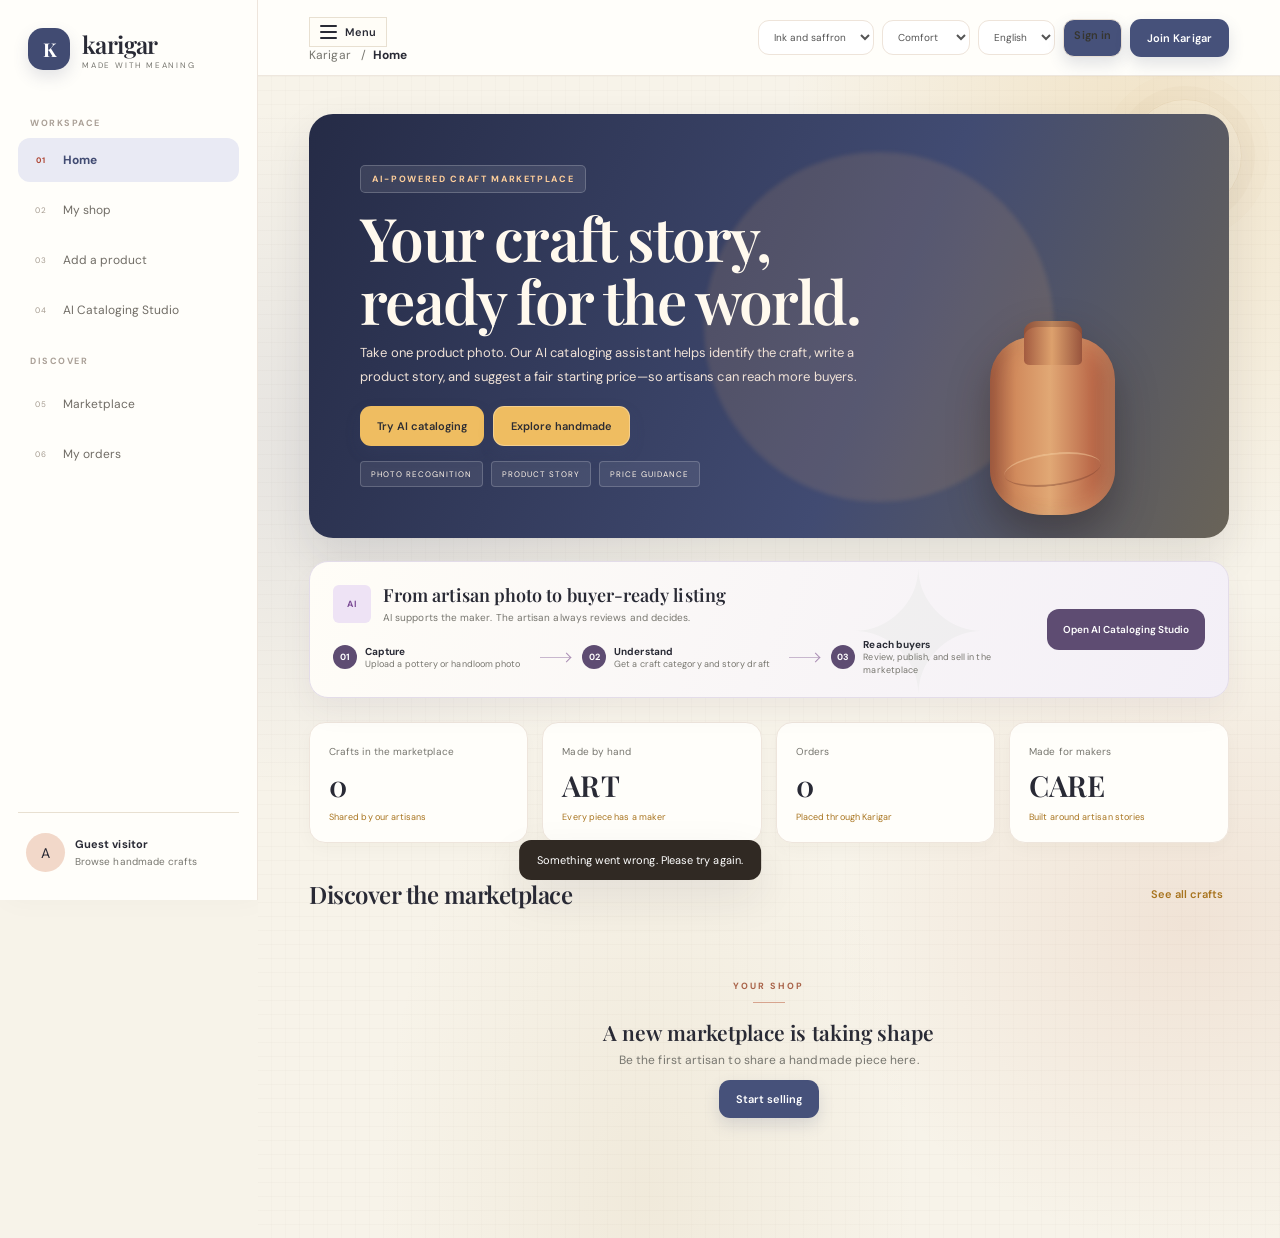
==== commit 7c6c4931: "Update index.html" ====
--- a/index.html
+++ b/index.html
@@ -47,7 +47,10 @@
 
 <input id="ai-camera" type="file" accept="image/png,image/jpeg,image/webp" capture="environment" style="display:none">
 <input id="ai-gallery" type="file" accept="image/png,image/jpeg,image/webp" style="display:none"><div id="ai-upload-copy"><div class="photo-glyph">PHOTO</div><b>Take a photo or choose one</b><p class="sub" style="margin-top:5px">JPG, PNG or WebP · up to 5 MB</p></div></div><div class="tiny" id="ai-photo-state" style="margin-top:10px">Choose a photo to begin the visual scan.</div></div><div class="field full"><label>Choose a sample craft for the draft</label><select id="ai-kind"><option>Hand-painted terracotta vase</option><option>Ajrakh block-print stole</option><option>Blue pottery serving bowl</option><option>Handwoven cotton table runner</option></select></div><div class="field full"><button class="btn" id="ai-generate-button" onclick="generateCatalog()" disabled>Create sample listing draft</button></div></div><div id="ai-output" class="result"></div></div></section>
-<section class="view" id="view-detail"><button class="link" style="padding:0;margin-bottom:17px" onclick="backToMarketplace()">Back to marketplace</button><div class="detail"><div class="detail-photo" id="detail-photo" aria-label="Handmade product preview"><div class="craft-placeholder pottery-art"><span>Handmade pottery</span></div></div><div class="detail-info"><div class="kicker" id="detail-category"></div><h1 id="detail-name"></h1><div class="detail-price" id="detail-price"></div><div class="tiny" id="detail-stock"></div><p class="detail-desc" id="detail-description"></p><div class="maker" id="detail-maker"></div><div class="maker-contact" id="maker-contact" hidden><b>Contact the artisan</b><div id="contact-phone-row" class="contact-line" hidden><a id="contact-phone-link"><span id="contact-phone"></span></a></div><div id="contact-address-row" class="contact-line" hidden><span id="contact-address"></span></div></div><div class="buyrow"><input class="control qty" id="buy-qty" type="number" min="1" value="1" aria-label="Quantity"><button class="btn" id="buy-button" onclick="buyProduct()">Pay with UPI</button><button class="btn light" id="cod-button" onclick="buyWithCashOnDelivery()">Pay on delivery</button></div><p class="tiny" id="payment-note">Choose Google Pay, PhonePe, Paytm, or another UPI app. The artisan confirms receipt after checking their app.</p></div></div></section>
+<section class="view" id="view-detail"><button class="link" style="padding:0;margin-bottom:17px" onclick="backToMarketplace()">Back to marketplace</button><div class="detail"><div class="detail-photo" id="detail-photo" aria-label="Handmade product preview"><div class="craft-placeholder pottery-art"><span>Handmade pottery</span></div></div><div class="detail-info"><div class="kicker" id="detail-category"></div><h1 id="detail-name"></h1><div class="detail-price" id="detail-price"></div><div class="tiny" id="detail-stock"></div><p class="detail-desc" id="detail-description"></p><div class="maker" id="detail-maker"></div><div class="maker-contact" id="maker-contact" hidden><b>Contact the artisan</b><div id="contact-phone-row" class="contact-line" hidden><a id="contact-phone-link"><span id="contact-phone"></span></a></div><div id="contact-address-row" class="contact-line" hidden><span id="contact-address"></span></div></div><div class="field">
+  <label for="delivery-address">Delivery address</label>
+  <textarea id="delivery-address" placeholder="House number, street, town, district, PIN code" required></textarea>
+</div><div class="buyrow"><input class="control qty" id="buy-qty" type="number" min="1" value="1" aria-label="Quantity"><button class="btn" id="buy-button" onclick="buyProduct()">Pay with UPI</button><button class="btn light" id="cod-button" onclick="buyWithCashOnDelivery()">Pay on delivery</button></div><p class="tiny" id="payment-note">Choose Google Pay, PhonePe, Paytm, or another UPI app. The artisan confirms receipt after checking their app.</p></div></div></section>
 <section class="view" id="view-orders"><div class="head"><div><div class="kicker">A little thank you from every buyer</div><h1>Orders</h1><p class="sub" id="orders-subtitle">Sign in to view your orders.</p></div></div><div id="orders-content" class="panel"><div class="empty"><div class="em">ORDERS</div><h3>Sign in to see orders</h3><a class="btn" href="/auth.html?mode=login">Sign in</a></div></div></section>
 </div></main></div><div class="toast" id="toast"></div>
 <div class="modal-back" id="upi-modal" onclick="if(event.target===this)finishUpiCheckout()"><div class="modal"><div class="modal-head"><div><div class="kicker">UPI CHECKOUT</div><h2>Pay the artisan</h2><p class="sub">This transfers real money directly to the artisan.</p></div><button class="x" type="button" onclick="finishUpiCheckout()" aria-label="Close checkout">×</button></div><div class="checkout-summary"><span>YOUR ORDER</span><b id="upi-order-summary"></b><strong id="upi-order-total"></strong></div><div class="upi-payment-card"><div class="tiny">PAYING DIRECTLY TO</div><strong class="payee-name" id="upi-payee-name"></strong><div class="upi-vpa-row"><strong class="upi-vpa" id="upi-payee-vpa"></strong><button class="pill" type="button" onclick="copyUpiId()">Copy ID</button></div><div class="tiny">Check the artisan name and amount in your UPI app before approving.</div></div><div class="modal-form"><button class="btn" id="upi-launch" onclick="launchUpiApp()">Open UPI app</button><p class="tiny checkout-help">UPI opens on a phone with a payment app installed. Your order stays pending until the artisan checks their UPI app and confirms receipt.</p><button class="link" type="button" onclick="finishUpiCheckout()">Return to my order</button></div></div></div><div class="modal-back" id="auth-modal" onclick="if(event.target===this)closeAuth()"><div class="modal"><div class="modal-head"><div><div class="kicker">Welcome to Karigar</div><h2 id="auth-title">Join the marketplace</h2><p class="sub" id="auth-sub">A place for handmade work to find its people.</p></div><button class="x" onclick="closeAuth()">×</button></div><form id="auth-form" class="modal-form"><div class="field" id="name-wrap"><label>Your name</label><input id="auth-name" autocomplete="name" required></div><div class="field"><label>Email</label><input id="auth-email" type="email" autocomplete="email" required></div><div class="field"><label>Password (8+ characters)</label><input id="auth-password" type="password" minlength="8" autocomplete="new-password" required></div><div class="field" id="role-wrap"><label>I’m joining as</label><select id="auth-role"><option value="artisan">Artisan — I sell handmade products</option><option value="buyer">Buyer — I shop handmade</option></select></div><div class="field" id="location-wrap"><label>Your town or district (optional)</label><input id="auth-location" placeholder="e.g. Kutch, Gujarat"></div><div class="err" id="auth-error"></div><button class="btn" id="auth-submit">Create account</button><button type="button" class="link" id="auth-switch" data-auth-toggle onclick="toggleAuthMode()">Already have an account? Sign in</button></form></div></div>
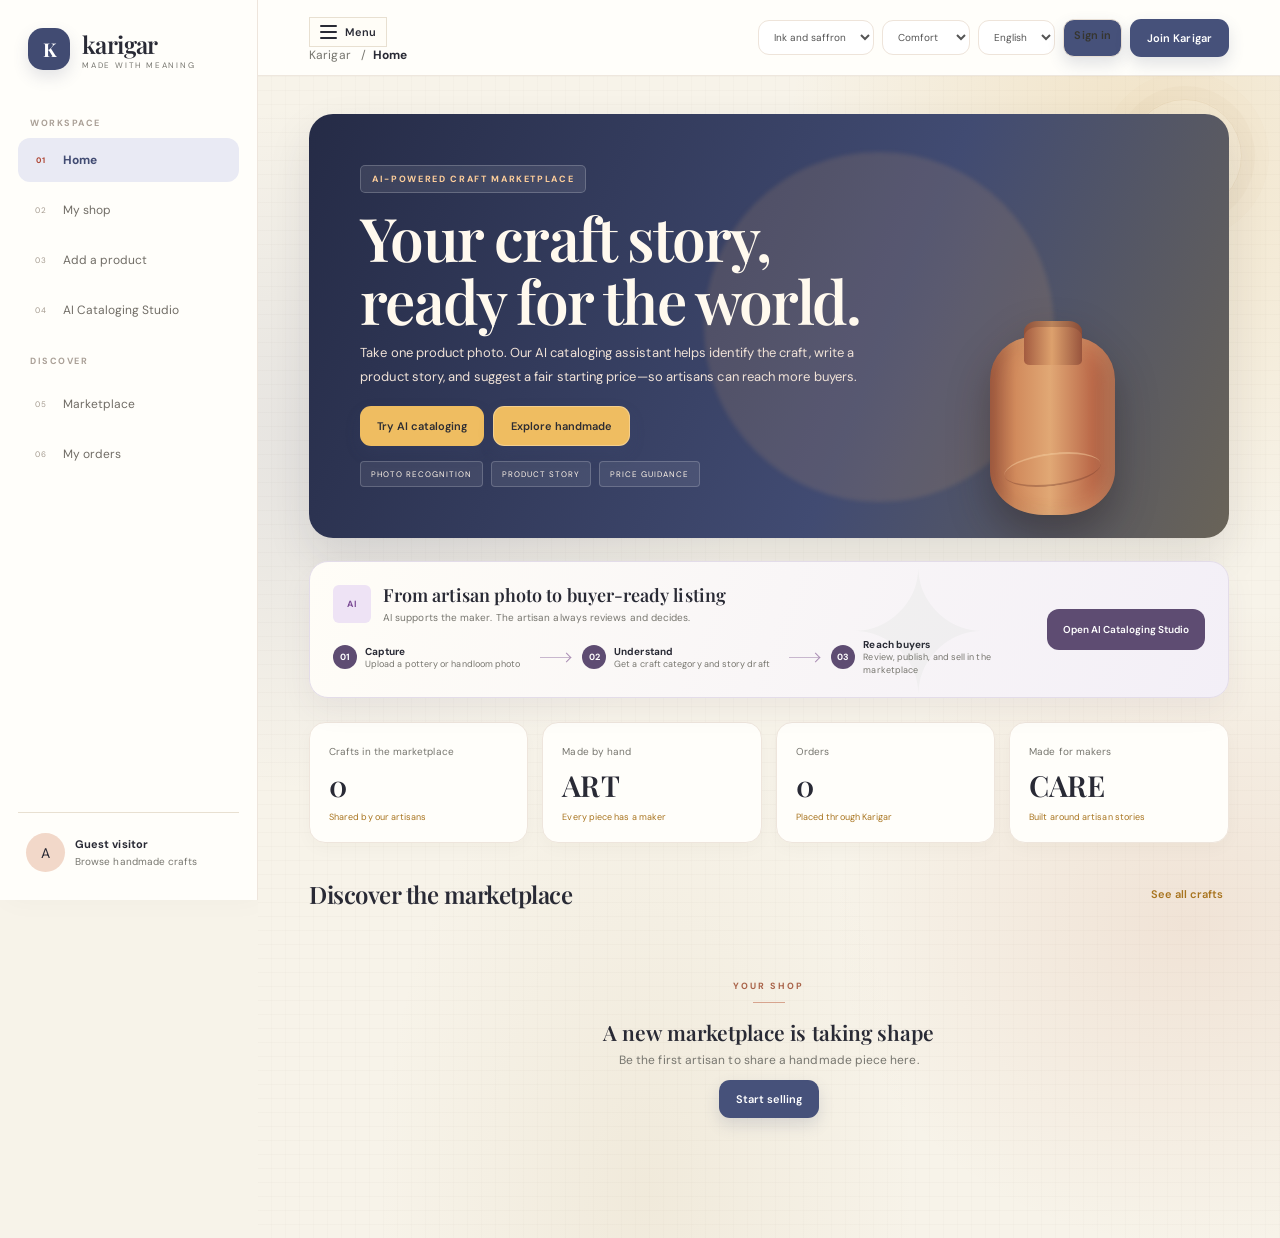
==== commit 4d90bab3: "Update index.html" ====
--- a/index.html
+++ b/index.html
@@ -39,7 +39,7 @@
       <p class="sub" style="margin-top:5px">JPG, PNG or WebP · up to 5 MB</p>
     </div>
   </div>
-</div><div class="field"><label for="pname">Product name</label><input id="pname" maxlength="120" placeholder="e.g. Hand-painted terracotta bowl"></div><div class="field"><label for="category">Craft type</label><select id="category"><option>Pottery</option><option>Handloom</option><option>Textiles</option><option>Home decor</option><option>Other handmade</option></select></div><div class="field"><label for="price">Price (₹)</label><input id="price" type="number" min="1" placeholder="e.g. 850"></div><div class="field"><label for="stock">Pieces available</label><input id="stock" type="number" min="1" value="1"></div><div class="field full"><label for="description">Product story</label><textarea id="description" maxlength="3000" placeholder="Tell buyers about the materials, tradition, and care behind your work…"></textarea></div><div class="field full" style="display:flex;justify-content:flex-end"><button class="btn" onclick="saveProduct()">Publish listing</button></div></div></div><aside><div class="ai-box"><h3>AI cataloging helper</h3><p>Need a first draft? Add a product name and craft type; the helper can suggest sample wording for you to edit.</p><button class="btn small" onclick="draftDescription()">Suggest a description</button><div id="description-result" class="result"></div><div style="margin-top:11px"><button class="pill" onclick="voiceInput()">Record your story</button></div></div></aside></div></section>
+</div><div class="field"><label for="pname">Product name</label><input id="pname" maxlength="120" placeholder="e.g. Hand-painted terracotta bowl"></div><div class="field"><label for="category">Craft type</label><select id="category"><option>Pottery</option><option>Handloom</option><option>Textiles</option><option>Home decor</option><option>Basket</option><option>Other handmade</option></select></div><div class="field"><label for="price">Price (₹)</label><input id="price" type="number" min="1" placeholder="e.g. 850"></div><div class="field"><label for="stock">Pieces available</label><input id="stock" type="number" min="1" value="1"></div><div class="field full"><label for="description">Product story</label><textarea id="description" maxlength="3000" placeholder="Tell buyers about the materials, tradition, and care behind your work…"></textarea></div><div class="field full" style="display:flex;justify-content:flex-end"><button class="btn" onclick="saveProduct()">Publish listing</button></div></div></div><aside><div class="ai-box"><h3>AI cataloging helper</h3><p>Need a first draft? Add a product name and craft type; the helper can suggest sample wording for you to edit.</p><button class="btn small" onclick="draftDescription()">Suggest a description</button><div id="description-result" class="result"></div><div style="margin-top:11px"><button class="pill" onclick="voiceInput()">Record your story</button></div></div></aside></div></section>
 <section class="view" id="view-ai"><div class="head"><div><div class="kicker">AI CATALOGING STUDIO</div><h1>One photo. A clearer path to market.</h1><p class="sub">See how an AI assistant can turn an artisan’s product photo into a listing draft.</p></div></div><div class="notice">AI CATALOGING PREVIEW · Add a craft photo to see a sample recognition, product story, and suggested price. The photo scan runs in this browser. Category and price are guided suggestions; artisans review and approve every detail before publishing.</div><div class="form-panel" style="max-width:670px"><div class="fields"><div class="field full"><label>Product photo</label><div class="upload" id="ai-upload"><input id="ai-photo" type="file" accept="image/png,image/jpeg,image/webp" style="display:none">
 
 <button type="button" class="btn" onclick="document.getElementById('ai-camera').click()">📷 Camera</button>
